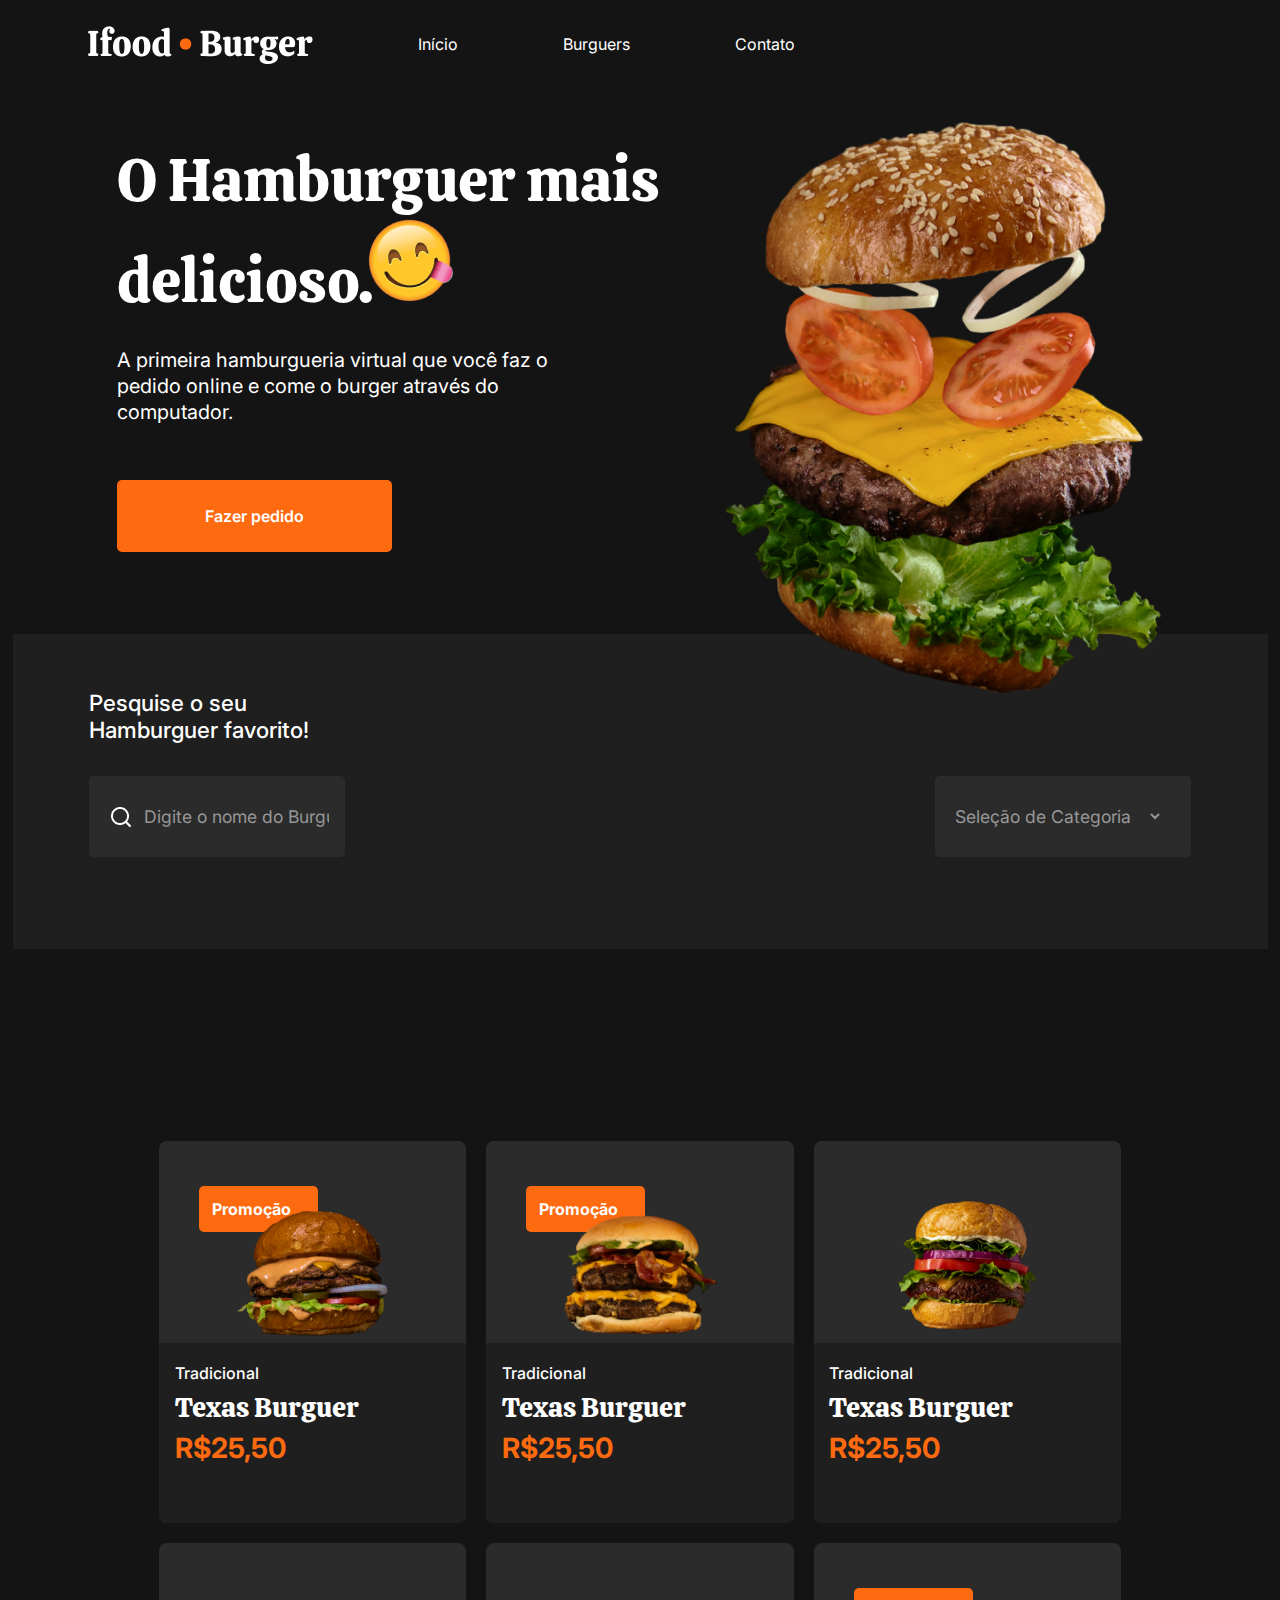
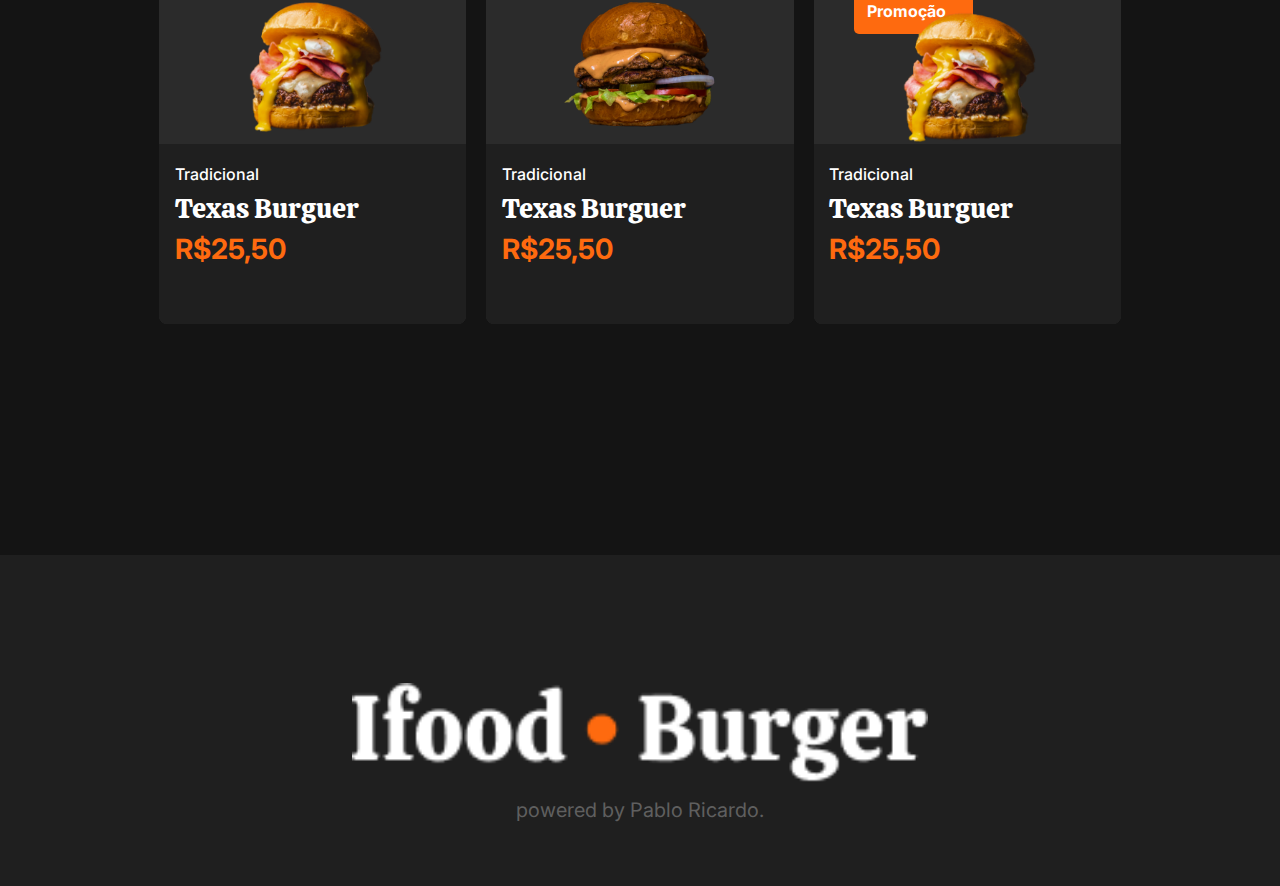
==== MY PROJECTS/INDEX - HAMBURGUERIA/view/index.html @ 463213f7 "Add files via upload" ====
<!DOCTYPE html>
<html lang="pt-br">
        <head>
    <meta charset="UTF-8">
    <meta name="viewport" content="width=device-width, initial-scale=1.0">
    <title>Ifood - Burguer</title>
    <link rel="stylesheet" href="../css/styles.css">
    <link rel="IMAGES-BURGER" type="icon" href="../src/IMAGES-BURGER/Ifood • Burger.png">

        </head>
            <body>
                <!-- Criando menu -->
                    <header id="cabecalho">

                        <!-- Organização do menu -->
                        <nav class="container">
                            <img src="../src/IMAGES-BURGER/Ifood • Burger.png" alt="Hamburguer delicioso gigante">
                            <a class="links-ancora" href="">Início</a>
                            <a class="links-ancora" href="">Burguers</a>
                            <a class="links-ancora" href="">Contato</a>
                        </nav>

                    </header>

                    <!-- Abertura da tag semântica principal -->


                    <section class="section-one">
                
                            <div class="container-one">           

                                    <span class="titulo">O Hamburguer mais delicioso. <img  class="emoji-hungry" src="../src/IMAGES-BURGER/emoji ofc.png" alt="emoji com fome"></span>

                                    <p class="texto-ancora">A primeira hamburgueria virtual que você faz o pedido online e come o burger através do computador.</p>

                                    <button class="btn-pedido">
                                        <span><a href="#" class="btn-texto">Fazer pedido</a></span>
                                    </button>
            
                            </div>
                                    <img src="../src/IMAGES-BURGER/Burger-principal.png" alt="Picture do Burguer Principal" class="burguer-img">


                    </section>

                    <!-- Compartimento da zona de pesquisa -->

                    <section class="section-two">
            
                            <!-- Abertura da pesquisa -->
                                        
                            <h2>Pesquise o seu Hamburguer favorito!</h2>

                            <div class="section-two-inputs">
                                    <input class="inputs lupa" type="search" placeholder="Digite o nome do Burguer">
                                
                                    <select class="inputs categoria">

                                        <option>Seleção de Categoria</option>

                                    </select>
                            </div>
                    
                    </section>  

                     <!-- Abrindo o catálogo dos burguers -->
                    <main class="source-catalog">
                

                            

                                <section class="principal__products">
                                    <!-- Criando propaganda do produto 1 -->

                                <a class="products-item" href="#">
                                    <div class="promocao">Promoção</div>
                                    <img src="../src/IMAGES-BURGER/burger1.png" alt="Hamburguer 1 do catálogo" class="products_image">
                                    <div class="infor">
                                        <span class="products products products-category">Tradicional</span>
                                        <span class="products products products-name">Texas Burguer</span>
                                        <span class="products products products-price">R$25,50</span>
                                    </div>
                                </a>

                                <!-- Propaganda do produto 2 -->

                                <a class="products-item" href="#">
                                    <div class="promocao">Promoção</div>
                                    <img src="../src/IMAGES-BURGER/burger2.png" alt="" class="products_image">
                                    <div class="infor">
                                        <span class="products products-category">Tradicional</span>
                                        <span class="products products-name">Texas Burguer</span>
                                        <span class="products products-price">R$25,50</span>
                                    </div>
                                </a>

                                <!-- Propaganda do produto 3 -->

                                <a class="products-item" href="#">

                                    <img src="../src/IMAGES-BURGER/burger3.png" alt="" class="products_image">
                                    <div class="infor">
                                        <span class="products products-category">Tradicional</span>
                                        <span class="products products-name">Texas Burguer</span>
                                        <span class="products products-price">R$25,50</span>
                                    </div>
                                </a>

                            

                       
                                <!-- Propaganda do produto 4 -->

                                <a class="products-item" href="#">

                                    <img src="../src/IMAGES-BURGER/burger4.png" alt="" class="products_image">
                                    <div class="infor">
                                        <span class="products products-category">Tradicional</span>
                                        <span class="products products-name">Texas Burguer</span>
                                        <span class="products products-price">R$25,50</span>
                                    </div>
                                </a>

                                <!-- Propaganda do produto 5 -->

                                <a class="products-item" href="#">

                                    <img src="../src/IMAGES-BURGER/burger1.png" alt="Hamburguer 5 do catálogo" class="products_image">
                                    <div class="infor">
                                        <span class="products products-category">Tradicional</span>
                                        <span class="products products-name">Texas Burguer</span>
                                        <span class="products products-price">R$25,50</span>
                                    </div>
                                </a>

                                <!-- Propaganda do produto 6 -->

                                <a class="products-item" href="#">
                                    <div class="promocao">Promoção</div>
                                    <img src="../src/IMAGES-BURGER/burger4.png" alt="Hamburguer 6 do catálogo" class="products_image">
                                    <div class="infor">
                                        <span class="products products products-category">Tradicional</span>
                                        <span class="products products products-name">Texas Burguer</span>
                                        <span class="products products products-price">R$25,50</span>
                                    </div>
                                </a>
                                
             
                                </section>
                    </main>
        
                    <footer class="rodape">
                        <img src="../src/IMAGES-BURGER/Ifood • Burger.png" alt="">
                        <p>powered by Pablo Ricardo.</p>
                    </footer>
                    <!-- Início do rodapé -->
            </body> 
        </html>
---- MY PROJECTS/INDEX - HAMBURGUERIA/css/styles.css ----
/* Importações de fonte */
       @import url('https://fonts.googleapis.com/css2?family=Calistoga&display=swap');
       @import url('https://fonts.googleapis.com/css2?family=Inter:wght@100..900&display=swap');


        /* FORMATAÇÕES GERAIS */
*{
    margin: 0;
    padding: 0;
    box-sizing: border-box;
}

body{
    background-color: #141414;
    color: white;
 
}

        /* FORMATAÇÃO DO MENU */
#cabecalho{
    display: flex;
    height: 10vh;
    width: 100%;
    max-width: 1255px;
    margin: auto;
    align-items: center;
}

.container{
    display: flex;
    gap: 105px;
    align-items: center;
    width: 100%;
    margin: auto;
    max-width: 1255px;
    padding: 0 6%;
}

.container img{
    cursor: pointer;
}
.links-ancora{
    text-decoration: none;
    color: white;
    line-height: 33.6px;
    font-size: 1rem;
    font-weight: 400;
    font-family: Inter;
}

    /* FORMATAÇÃO DA PRIMEIRA SECTION */

.section-one{
    display: flex;
    margin: auto;
    margin-top: 4%;
    max-width: 1255px;
    padding: 0 6%;  
    justify-content: space-around;
}


/* formatação dos textos chamativos */
.container-one{
    top: 1%;
    height: 40vh;
    width: 50%;
}

.titulo{
        font-family: calistoga;
        font-weight: 400;
        font-size: 3.75rem;
}

.emoji-hungry{
    width: 15%;
    rotate: -15deg;
    margin-left: -3%;
    position: relative;
}

.texto-ancora{
    font-family: Inter;
    font-size: 1.25rem;
    font-weight: 400;
    line-height: 26px;
    width: 90%;
    margin-top: 5%;
    justify-content: center;
}

.btn-pedido{
    background-color: #FE6A0F;
    border: none;
    border-radius: 5px;
    width: 50%;
    height: 8vh;
    margin-top: 10%;
    cursor: pointer;
}

/* texto do botão */
.btn-texto{
    font-family: Inter;
    font-weight: 600;
    font-size: 1rem;
    color: white;
    text-decoration: none;  
}

.burguer-img{
    width: 40%;
    margin-top: -2%;
}

/* FORMATAÇÃO DA SEGUNDA SECTION */

.section-two{
    max-width: 1255px;
    height: 35vh;
    padding: 0 6%;
    margin: auto;
    margin-top: -5%;
    background-color: #1f1f1f;
}

h2{
    font-family: Inter;
    font-size: 1.4rem;
    font-weight: 500;
    padding-top: 5%;
    width: 25%;
}

.section-two-inputs{
    display: flex;
    justify-content: space-between;
}

.inputs{
    background-color: #2b2b2b;
    border: none;
    border-radius: 5px;
    margin-top: 3%; 
    height: 9vh;
    width: 20vw;
    text-align: center;
    color: #979797;
    font-family: Inter;
    font-size: 1.10rem;
}

.lupa{
    background-image: url(../src/IMAGES-BURGER/lupa.png);
    background-repeat: no-repeat;
    background-position: 20px center;
    padding-left: 5%;
}

.lupa::placeholder{
    color: #979797;
}

.categoria{
    cursor: pointer;
    border-right: 28px solid transparent;
}

/* FORMATAÇÃO DO MENU DE HAMBURGUERS - SECTION 3*/

.source-catalog{
    display: flex;
    margin-top: 5%;
    justify-content: center;
    padding: 5%;
    
}


/* PRODUTOS - FORMATAÇÃO */

.principal__products{
    width: 100%;
    max-width: 1255px;
    display: flex;
    justify-content: center;
    flex-wrap: wrap;
    gap: 20px;
    padding: 64px;
}

.products-item{
    background-color: #2b2b2b;
    display: flex;
    justify-content: center;
    width: 30%;
    text-decoration: none;
    border-radius: 8px;
    flex-direction: column;
    padding-top: 45px;
    
}

.products_image{
    width: 50%;
    margin: auto;
    z-index: 1;
}

.promocao{
    background-color: #FE6A0F;
    padding: 13px;
    width: 119px;
    font-size: 1rem;
    color: white;
    font-family: Inter;
    font-weight: bold;
    border-radius: 5px;
    margin-bottom: -25px;
    margin-left: 40px;
    display: flex;
}

.products-category{
    text-decoration: none;
    color: white;
    font-size: 1rem;
    font-weight: 500;
    font-family: Inter;
}

.products-name{
    font-size: 1.75rem;
    font-weight: 400;
    font-family: calistoga;
    color: white;
}

.products-price{
    font-size: 1.75rem;
    font-weight: 700;
    font-family: Inter;
    color: #FE6A0F;
}

.infor{
    width: 100%;
    height: 20vh;
    background-color: #1f1f1f;
    display: flex;
    flex-direction: column;
    padding-left: 5%;
    gap: 6px;
    padding-top: 20px;
    border-bottom-right-radius: 8px;
    border-bottom-left-radius: 8px;
}

.rodape {
    width: 100%;
    padding: 5%;
    display: flex;
    background-color: #1F1F1F;  
    justify-content: space-between;
}

.rodape p{
    font-family: Inter;
    font-weight: 400;
    font-size: 1.25rem;
    color: #5F5F5F;
}

    /* APLICANDO RESPONSIVIDADE */
@media (max-width:430px){

    /* FORMATAÇÃO RESPONSIVA DO MENU */

    .links-ancora{
        display: none;
    }

    .container{
        max-width: 390px;
        flex-direction: column;
        gap: 0px;
        font-size: 0.8rem;
        margin-top: 7%;
    }

    .titulo{
        font-size: 2.5rem;
    }

    .texto-ancora{
        width: 100%;
        text-align: justify;
    }


    /* FORMATAÇÃO RESPONSIVA SECTION ONE */
    .btn-pedido{
        width: 100%;
    }

    .section-one{
        flex-direction: column;
        margin-top: 10%;
        gap: 50px;
    }

    .container-one{
        max-width: 320px;
        margin: auto;
        width: 100%;
        gap: 30px;
    }

    .burguer-img{
        width: 60%;
        margin: auto;
    }

    /* FORMATAÇÃO RESPONSIVA SECTION TWO */
    .section-two{
        max-width: 320px;
        margin: auto;
        margin-top: 0;
        gap: 30px;
        height: 45vh;
    }
    .section-two-inputs{
        flex-direction: column;
        justify-content: center;
    }

    h2{
        width: 100%;
        padding-top: 20%;
    }

    .inputs{
        width: 100%;
        margin-top: 12%;
    }

    .lupa::placeholder{
        font-size: 1rem;
        padding-left: 10%;
        
    }
    /* FORMATAÇÃO RESPONSIVA SECTION THREE */
    .principal__products{
        flex-direction: column; 
        max-width: 320px;
        margin: auto;
        padding: 0;
    }

    .source-catalog{
        margin-top: 10%;
    }

    .products-item{
        width: 100%;
        margin: auto;
    }
    .products_image{
        width: 60%;
    }
}

/* FORMATAÇÃO RODAPÉ */

.rodape{
    margin-top: 8%;
    padding-top: 10%;
    flex-direction: column;
    gap: 15px;
}

.rodape p{
    margin: auto;
}

.rodape img{
    width: 50%;
    margin: auto;
}

@media (max-width:375px){
    .section-one{
        gap: 90px;
    }
}
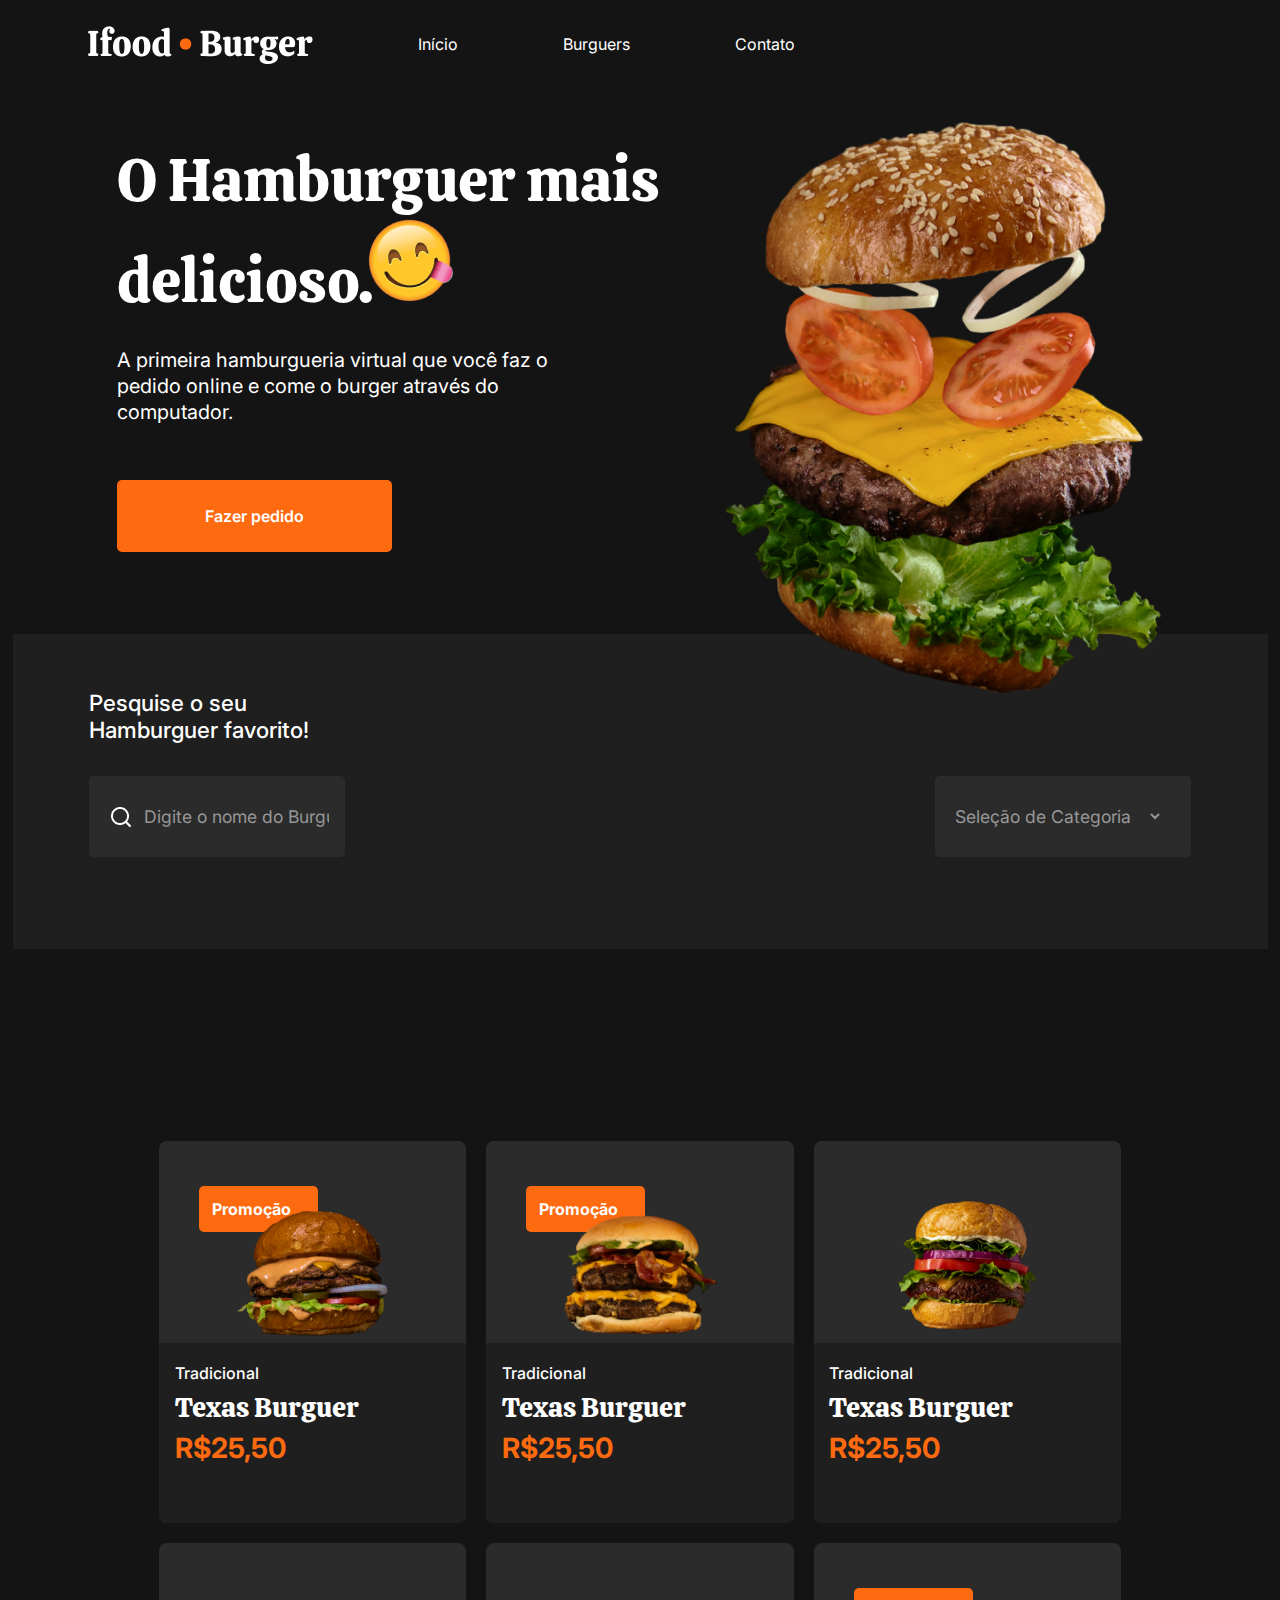
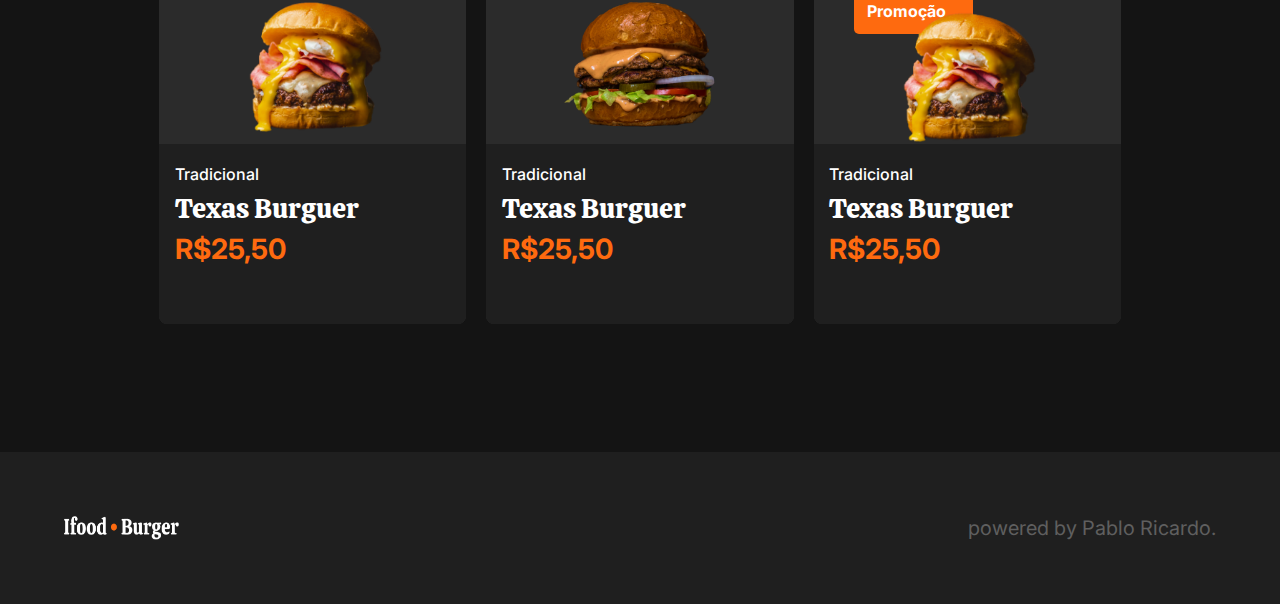
==== commit c851b312: "Add files via upload" ====
--- a/MY PROJECTS/INDEX - HAMBURGUERIA/view/index.html
+++ b/MY PROJECTS/INDEX - HAMBURGUERIA/view/index.html
@@ -5,7 +5,7 @@
     <meta name="viewport" content="width=device-width, initial-scale=1.0">
     <title>Ifood - Burguer</title>
     <link rel="stylesheet" href="../css/styles.css">
-    <link rel="IMAGES-BURGER" type="icon" href="../src/IMAGES-BURGER/Ifood • Burger.png">
+    <link rel="shortcut icon" href="../src/IMAGES-BURGER/burguer-logo-favicon.ico" type="image/x-icon">
 
         </head>
             <body>
@@ -25,130 +25,130 @@
                     <!-- Abertura da tag semântica principal -->
 
 
-                    <section class="section-one">
-                
-                            <div class="container-one">           
+                                <section class="section-one">
+                            
+                                        <div class="container-one">           
 
-                                    <span class="titulo">O Hamburguer mais delicioso. <img  class="emoji-hungry" src="../src/IMAGES-BURGER/emoji ofc.png" alt="emoji com fome"></span>
+                                                <span class="titulo">O Hamburguer mais delicioso. <img  class="emoji-hungry" src="../src/IMAGES-BURGER/emoji ofc.png" alt="emoji com fome"></span>
 
-                                    <p class="texto-ancora">A primeira hamburgueria virtual que você faz o pedido online e come o burger através do computador.</p>
+                                                <p class="texto-ancora">A primeira hamburgueria virtual que você faz o pedido online e come o burger através do computador.</p>
 
-                                    <button class="btn-pedido">
-                                        <span><a href="#" class="btn-texto">Fazer pedido</a></span>
-                                    </button>
-            
-                            </div>
-                                    <img src="../src/IMAGES-BURGER/Burger-principal.png" alt="Picture do Burguer Principal" class="burguer-img">
+                                                <button class="btn-pedido">
+                                                    <span><a href="#" class="btn-texto">Fazer pedido</a></span>
+                                                </button>
+                        
+                                        </div>
+                                                <img src="../src/IMAGES-BURGER/Burger-principal.png" alt="Picture do Burguer Principal" class="burguer-img">
 
 
-                    </section>
+                                </section>
 
-                    <!-- Compartimento da zona de pesquisa -->
+                                <!-- Compartimento da zona de pesquisa -->
 
-                    <section class="section-two">
-            
-                            <!-- Abertura da pesquisa -->
-                                        
-                            <h2>Pesquise o seu Hamburguer favorito!</h2>
+                                <section class="section-two">
+                        
+                                        <!-- Abertura da pesquisa -->
+                                                    
+                                        <h2>Pesquise o seu Hamburguer favorito!</h2>
 
-                            <div class="section-two-inputs">
-                                    <input class="inputs lupa" type="search" placeholder="Digite o nome do Burguer">
+                                        <div class="section-two-inputs">
+                                                <input class="inputs lupa" type="search" placeholder="Digite o nome do Burguer">
+                                            
+                                                <select class="inputs categoria">
+
+                                                    <option>Seleção de Categoria</option>
+
+                                                </select>
+                                        </div>
                                 
-                                    <select class="inputs categoria">
+                                </section>  
 
-                                        <option>Seleção de Categoria</option>
-
-                                    </select>
-                            </div>
-                    
-                    </section>  
-
-                     <!-- Abrindo o catálogo dos burguers -->
-                    <main class="source-catalog">
-                
-
+                                    <!-- Abrindo o catálogo dos burguers -->
+                                <main class="source-catalog">
                             
 
-                                <section class="principal__products">
-                                    <!-- Criando propaganda do produto 1 -->
+                                        
 
-                                <a class="products-item" href="#">
-                                    <div class="promocao">Promoção</div>
-                                    <img src="../src/IMAGES-BURGER/burger1.png" alt="Hamburguer 1 do catálogo" class="products_image">
-                                    <div class="infor">
-                                        <span class="products products products-category">Tradicional</span>
-                                        <span class="products products products-name">Texas Burguer</span>
-                                        <span class="products products products-price">R$25,50</span>
-                                    </div>
-                                </a>
+                                            <section class="principal__products">
+                                                <!-- Criando propaganda do produto 1 -->
 
-                                <!-- Propaganda do produto 2 -->
+                                            <a class="products-item" href="#">
+                                                <div class="promocao">Promoção</div>
+                                                <img src="../src/IMAGES-BURGER/burger1.png" alt="Hamburguer 1 do catálogo" class="products_image">
+                                                <div class="infor">
+                                                    <span class="products products products-category">Tradicional</span>
+                                                    <span class="products products products-name">Texas Burguer</span>
+                                                    <span class="products products products-price">R$25,50</span>
+                                                </div>
+                                            </a>
 
-                                <a class="products-item" href="#">
-                                    <div class="promocao">Promoção</div>
-                                    <img src="../src/IMAGES-BURGER/burger2.png" alt="" class="products_image">
-                                    <div class="infor">
-                                        <span class="products products-category">Tradicional</span>
-                                        <span class="products products-name">Texas Burguer</span>
-                                        <span class="products products-price">R$25,50</span>
-                                    </div>
-                                </a>
+                                            <!-- Propaganda do produto 2 -->
 
-                                <!-- Propaganda do produto 3 -->
+                                            <a class="products-item" href="#">
+                                                <div class="promocao">Promoção</div>
+                                                <img src="../src/IMAGES-BURGER/burger2.png" alt="" class="products_image">
+                                                <div class="infor">
+                                                    <span class="products products-category">Tradicional</span>
+                                                    <span class="products products-name">Texas Burguer</span>
+                                                    <span class="products products-price">R$25,50</span>
+                                                </div>
+                                            </a>
 
-                                <a class="products-item" href="#">
+                                            <!-- Propaganda do produto 3 -->
 
-                                    <img src="../src/IMAGES-BURGER/burger3.png" alt="" class="products_image">
-                                    <div class="infor">
-                                        <span class="products products-category">Tradicional</span>
-                                        <span class="products products-name">Texas Burguer</span>
-                                        <span class="products products-price">R$25,50</span>
-                                    </div>
-                                </a>
+                                            <a class="products-item" href="#">
 
+                                                <img src="../src/IMAGES-BURGER/burger3.png" alt="" class="products_image">
+                                                <div class="infor">
+                                                    <span class="products products-category">Tradicional</span>
+                                                    <span class="products products-name">Texas Burguer</span>
+                                                    <span class="products products-price">R$25,50</span>
+                                                </div>
+                                            </a>
+
+                                        
+
+                                    
+                                            <!-- Propaganda do produto 4 -->
+
+                                            <a class="products-item" href="#">
+
+                                                <img src="../src/IMAGES-BURGER/burger4.png" alt="" class="products_image">
+                                                <div class="infor">
+                                                    <span class="products products-category">Tradicional</span>
+                                                    <span class="products products-name">Texas Burguer</span>
+                                                    <span class="products products-price">R$25,50</span>
+                                                </div>
+                                            </a>
+
+                                            <!-- Propaganda do produto 5 -->
+
+                                            <a class="products-item" href="#">
+
+                                                <img src="../src/IMAGES-BURGER/burger1.png" alt="Hamburguer 5 do catálogo" class="products_image">
+                                                <div class="infor">
+                                                    <span class="products products-category">Tradicional</span>
+                                                    <span class="products products-name">Texas Burguer</span>
+                                                    <span class="products products-price">R$25,50</span>
+                                                </div>
+                                            </a>
+
+                                            <!-- Propaganda do produto 6 -->
+
+                                            <a class="products-item" href="#">
+                                                <div class="promocao">Promoção</div>
+                                                <img src="../src/IMAGES-BURGER/burger4.png" alt="Hamburguer 6 do catálogo" class="products_image">
+                                                <div class="infor">
+                                                    <span class="products products products-category">Tradicional</span>
+                                                    <span class="products products products-name">Texas Burguer</span>
+                                                    <span class="products products products-price">R$25,50</span>
+                                                </div>
+                                            </a>
+                                            
                             
-
-                       
-                                <!-- Propaganda do produto 4 -->
-
-                                <a class="products-item" href="#">
-
-                                    <img src="../src/IMAGES-BURGER/burger4.png" alt="" class="products_image">
-                                    <div class="infor">
-                                        <span class="products products-category">Tradicional</span>
-                                        <span class="products products-name">Texas Burguer</span>
-                                        <span class="products products-price">R$25,50</span>
-                                    </div>
-                                </a>
-
-                                <!-- Propaganda do produto 5 -->
-
-                                <a class="products-item" href="#">
-
-                                    <img src="../src/IMAGES-BURGER/burger1.png" alt="Hamburguer 5 do catálogo" class="products_image">
-                                    <div class="infor">
-                                        <span class="products products-category">Tradicional</span>
-                                        <span class="products products-name">Texas Burguer</span>
-                                        <span class="products products-price">R$25,50</span>
-                                    </div>
-                                </a>
-
-                                <!-- Propaganda do produto 6 -->
-
-                                <a class="products-item" href="#">
-                                    <div class="promocao">Promoção</div>
-                                    <img src="../src/IMAGES-BURGER/burger4.png" alt="Hamburguer 6 do catálogo" class="products_image">
-                                    <div class="infor">
-                                        <span class="products products products-category">Tradicional</span>
-                                        <span class="products products products-name">Texas Burguer</span>
-                                        <span class="products products products-price">R$25,50</span>
-                                    </div>
-                                </a>
-                                
-             
-                                </section>
-                    </main>
-        
+                                            </section>
+                                </main>
+                    
                     <footer class="rodape">
                         <img src="../src/IMAGES-BURGER/Ifood • Burger.png" alt="">
                         <p>powered by Pablo Ricardo.</p>
--- a/MY PROJECTS/INDEX - HAMBURGUERIA/css/styles.css
+++ b/MY PROJECTS/INDEX - HAMBURGUERIA/css/styles.css
@@ -272,6 +272,10 @@
     color: #5F5F5F;
 }
 
+.rodape img{
+    width: 10%;
+}
+
     /* APLICANDO RESPONSIVIDADE */
 @media (max-width:430px){
 
@@ -369,9 +373,8 @@
     .products_image{
         width: 60%;
     }
-}
-
-/* FORMATAÇÃO RODAPÉ */
+
+    /* FORMATAÇÃO RODAPÉ */
 
 .rodape{
     margin-top: 8%;
@@ -389,6 +392,7 @@
     margin: auto;
 }
 
+}
 @media (max-width:375px){
     .section-one{
         gap: 90px;
